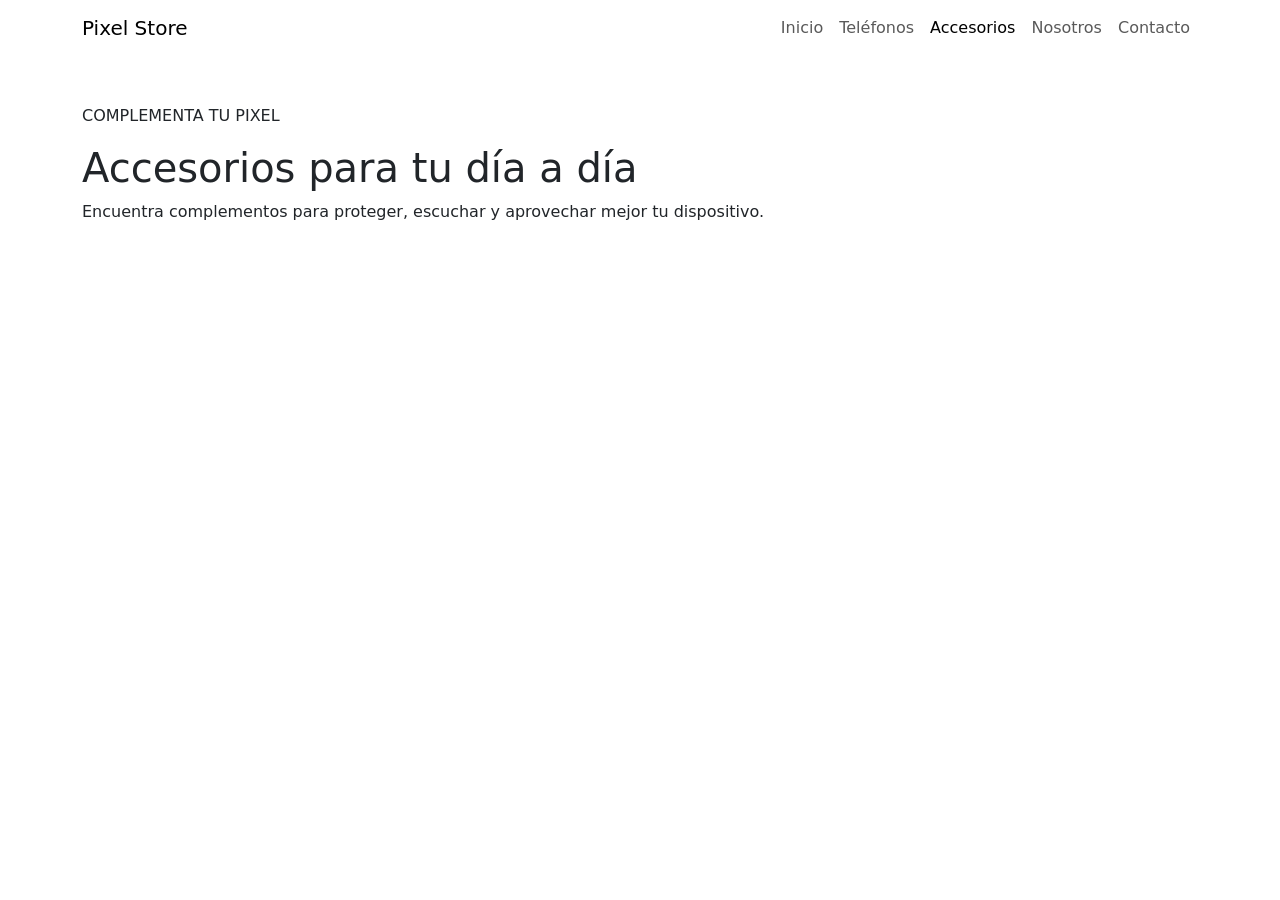
==== accesorios.html @ bba1a062 "aqui inicie con la estructura inicial de los accesorios" ====
<!DOCTYPE html>
<html lang="es">
<head>
    <meta charset="UTF-8">
    <meta name="viewport" content="width=device-width, initial-scale=1.0">
    <title>Accesorios | Pixel Store</title>
    <link href="https://cdn.jsdelivr.net/npm/bootstrap@5.3.3/dist/css/bootstrap.min.css" rel="stylesheet">
    <link rel="preconnect" href="https://fonts.googleapis.com">
    <link rel="preconnect" href="https://fonts.gstatic.com" crossorigin>
    <link href="https://fonts.googleapis.com/css2?family=DM+Sans:wght@400;500;700&family=Space+Grotesk:wght@400;500;600;700&display=swap" rel="stylesheet">
    <link rel="stylesheet" href="./css/style.css">
</head>
<body>
    <header>
        <nav class="navbar navbar-expand-lg">
            <div class="container">
                <a class="navbar-brand" href="index.html">Pixel Store</a>
                <button class="navbar-toggler" type="button"
                    data-bs-toggle="collapse" data-bs-target="#menuPrincipal"
                    aria-controls="menuPrincipal" aria-expanded="false"
                    aria-label="Abrir menú">
                    <span class="navbar-toggler-icon"></span>
                </button>
                <div class="collapse navbar-collapse" id="menuPrincipal">
                    <ul class="navbar-nav ms-auto">
                        <li class="nav-item"><a class="nav-link" href="index.html">Inicio</a></li>
                        <li class="nav-item"><a class="nav-link" href="telefonos.html">Teléfonos</a></li>
                        <li class="nav-item"><a class="nav-link active" href="accesorios.html">Accesorios</a></li>
                        <li class="nav-item"><a class="nav-link" href="nosotros.html">Nosotros</a></li>
                        <li class="nav-item"><a class="nav-link" href="contacto.html">Contacto</a></li>
                    </ul>
                </div>
            </div>
        </nav>
    </header>
    <main class="container py-5">
        <section class="page-hero">
            <p class="eyebrow">COMPLEMENTA TU PIXEL</p>
            <h1>Accesorios para tu día a día</h1>
            <p>Encuentra complementos para proteger, escuchar y aprovechar mejor tu dispositivo.</p>
        </section>
    </main>
    <script src="https://cdn.jsdelivr.net/npm/bootstrap@5.3.3/dist/js/bootstrap.bundle.min.js"></script>
    <script src="./js/script.js"></script>
</body>
</html>
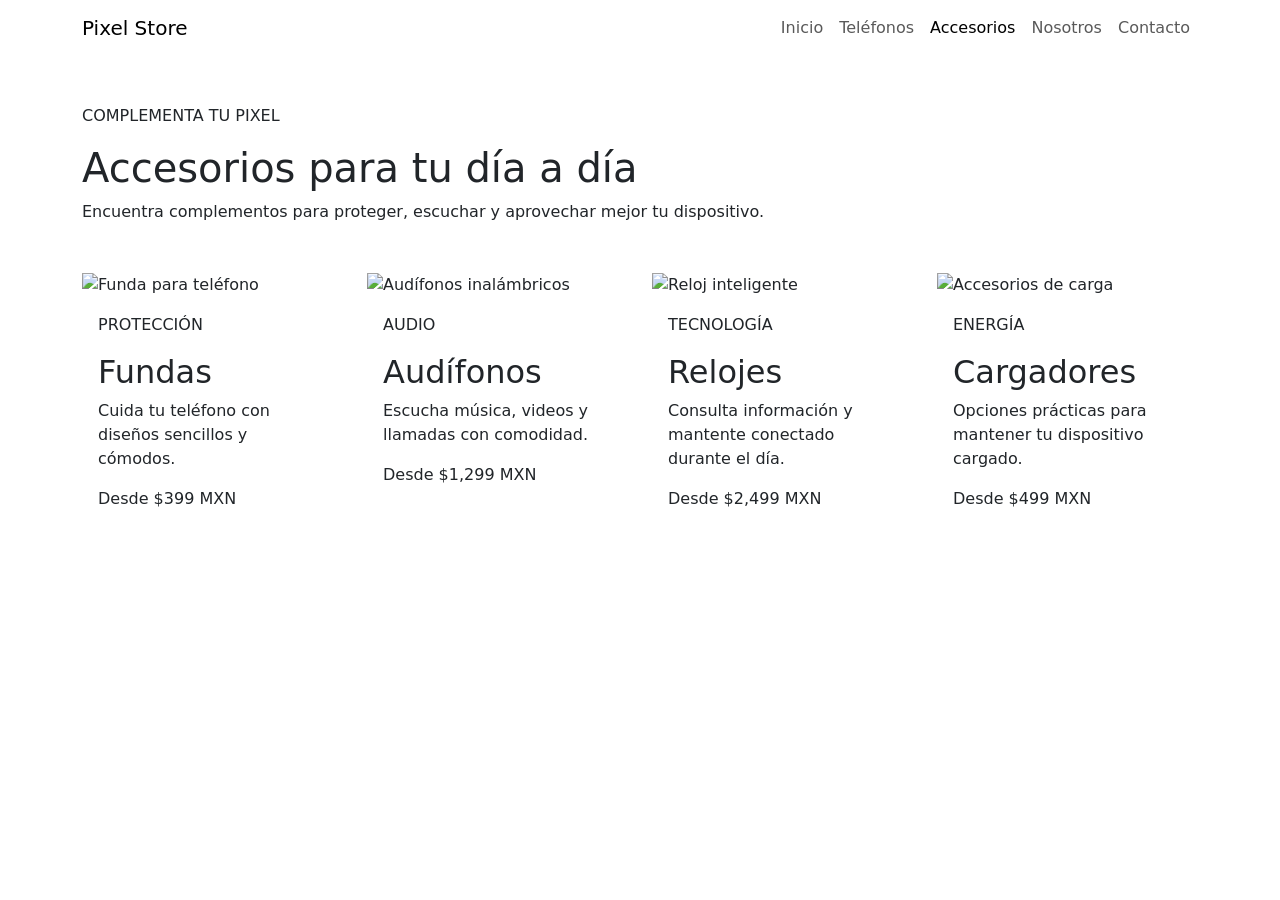
==== commit 8c8af06b: "aqui agregue las tarjetas al catalogo de accesorios" ====
--- a/accesorios.html
+++ b/accesorios.html
@@ -34,10 +34,56 @@
         </nav>
     </header>
     <main class="container py-5">
-        <section class="page-hero">
+        <section class="page-hero mb-5">
             <p class="eyebrow">COMPLEMENTA TU PIXEL</p>
             <h1>Accesorios para tu día a día</h1>
             <p>Encuentra complementos para proteger, escuchar y aprovechar mejor tu dispositivo.</p>
+        </section>
+        <section class="row g-4" aria-label="Catálogo de accesorios">
+            <div class="col-md-6 col-lg-3">
+                <article class="product-card h-100">
+                    <img class="img-fluid" src="https://images.unsplash.com/photo-1603313011101-320f26a4f6f6?auto=format&fit=crop&w=600&q=80" alt="Funda para teléfono">
+                    <div class="p-3">
+                        <p class="eyebrow">PROTECCIÓN</p>
+                        <h2>Fundas</h2>
+                        <p>Cuida tu teléfono con diseños sencillos y cómodos.</p>
+                        <span class="product-price">Desde $399 MXN</span>
+                    </div>
+                </article>
+            </div>
+            <div class="col-md-6 col-lg-3">
+                <article class="product-card h-100">
+                    <img class="img-fluid" src="https://images.unsplash.com/photo-1606220945770-b5b6c2c55bf1?auto=format&fit=crop&w=600&q=80" alt="Audífonos inalámbricos">
+                    <div class="p-3">
+                        <p class="eyebrow">AUDIO</p>
+                        <h2>Audífonos</h2>
+                        <p>Escucha música, videos y llamadas con comodidad.</p>
+                        <span class="product-price">Desde $1,299 MXN</span>
+                    </div>
+                </article>
+            </div>
+            <div class="col-md-6 col-lg-3">
+                <article class="product-card h-100">
+                    <img class="img-fluid" src="https://images.unsplash.com/photo-1523275335684-37898b6baf30?auto=format&fit=crop&w=600&q=80" alt="Reloj inteligente">
+                    <div class="p-3">
+                        <p class="eyebrow">TECNOLOGÍA</p>
+                        <h2>Relojes</h2>
+                        <p>Consulta información y mantente conectado durante el día.</p>
+                        <span class="product-price">Desde $2,499 MXN</span>
+                    </div>
+                </article>
+            </div>
+            <div class="col-md-6 col-lg-3">
+                <article class="product-card h-100">
+                    <img class="img-fluid" src="https://images.unsplash.com/photo-1583394838336-acd977736f90?auto=format&fit=crop&w=600&q=80" alt="Accesorios de carga">
+                    <div class="p-3">
+                        <p class="eyebrow">ENERGÍA</p>
+                        <h2>Cargadores</h2>
+                        <p>Opciones prácticas para mantener tu dispositivo cargado.</p>
+                        <span class="product-price">Desde $499 MXN</span>
+                    </div>
+                </article>
+            </div>
         </section>
     </main>
     <script src="https://cdn.jsdelivr.net/npm/bootstrap@5.3.3/dist/js/bootstrap.bundle.min.js"></script>
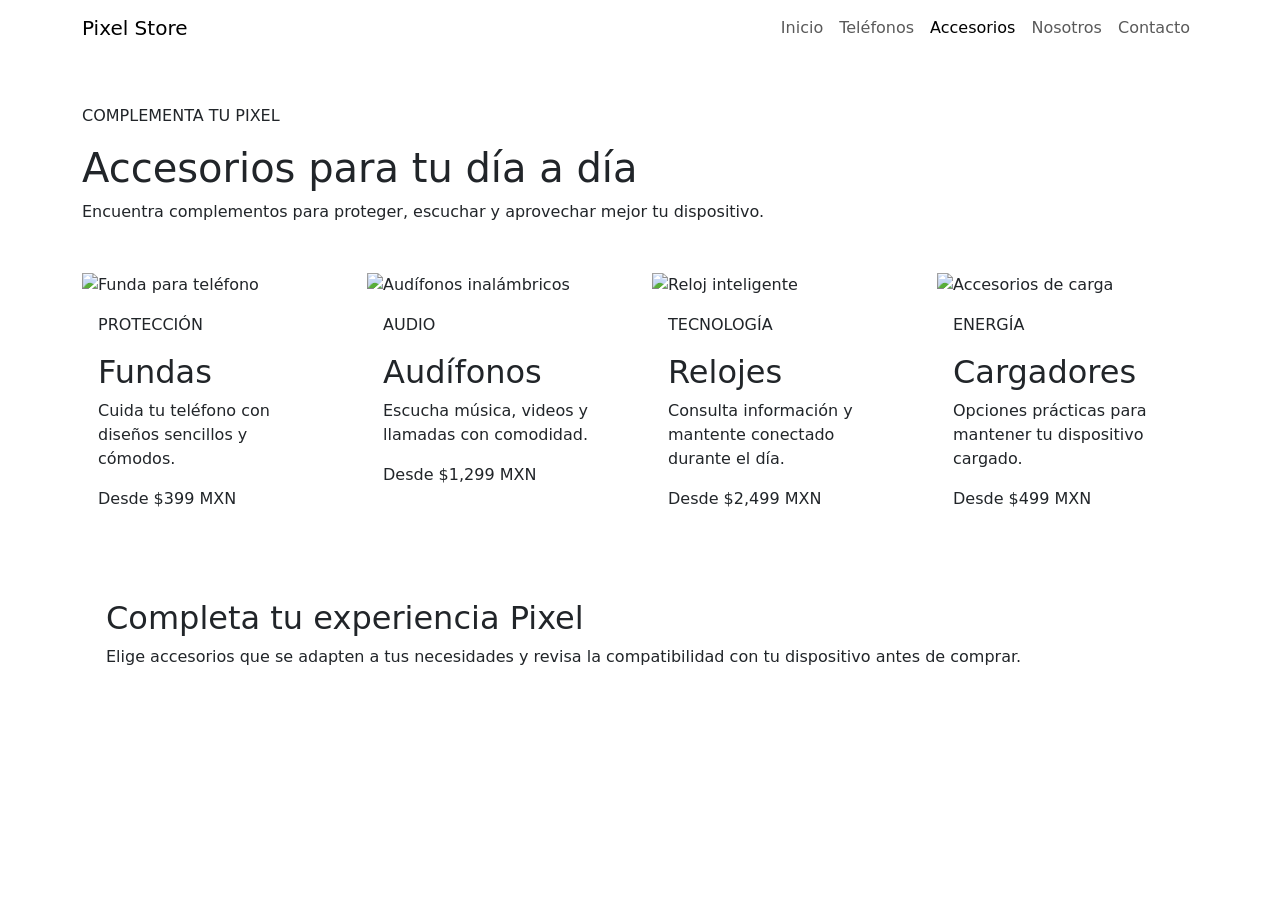
==== commit 6df52703: "aqui inclui informacion o recomendaciones" ====
--- a/accesorios.html
+++ b/accesorios.html
@@ -85,6 +85,10 @@
                 </article>
             </div>
         </section>
+        <section class="note-banner mt-5 p-4">
+            <h2>Completa tu experiencia Pixel</h2>
+            <p class="mb-0">Elige accesorios que se adapten a tus necesidades y revisa la compatibilidad con tu dispositivo antes de comprar.</p>
+        </section>
     </main>
     <script src="https://cdn.jsdelivr.net/npm/bootstrap@5.3.3/dist/js/bootstrap.bundle.min.js"></script>
     <script src="./js/script.js"></script>
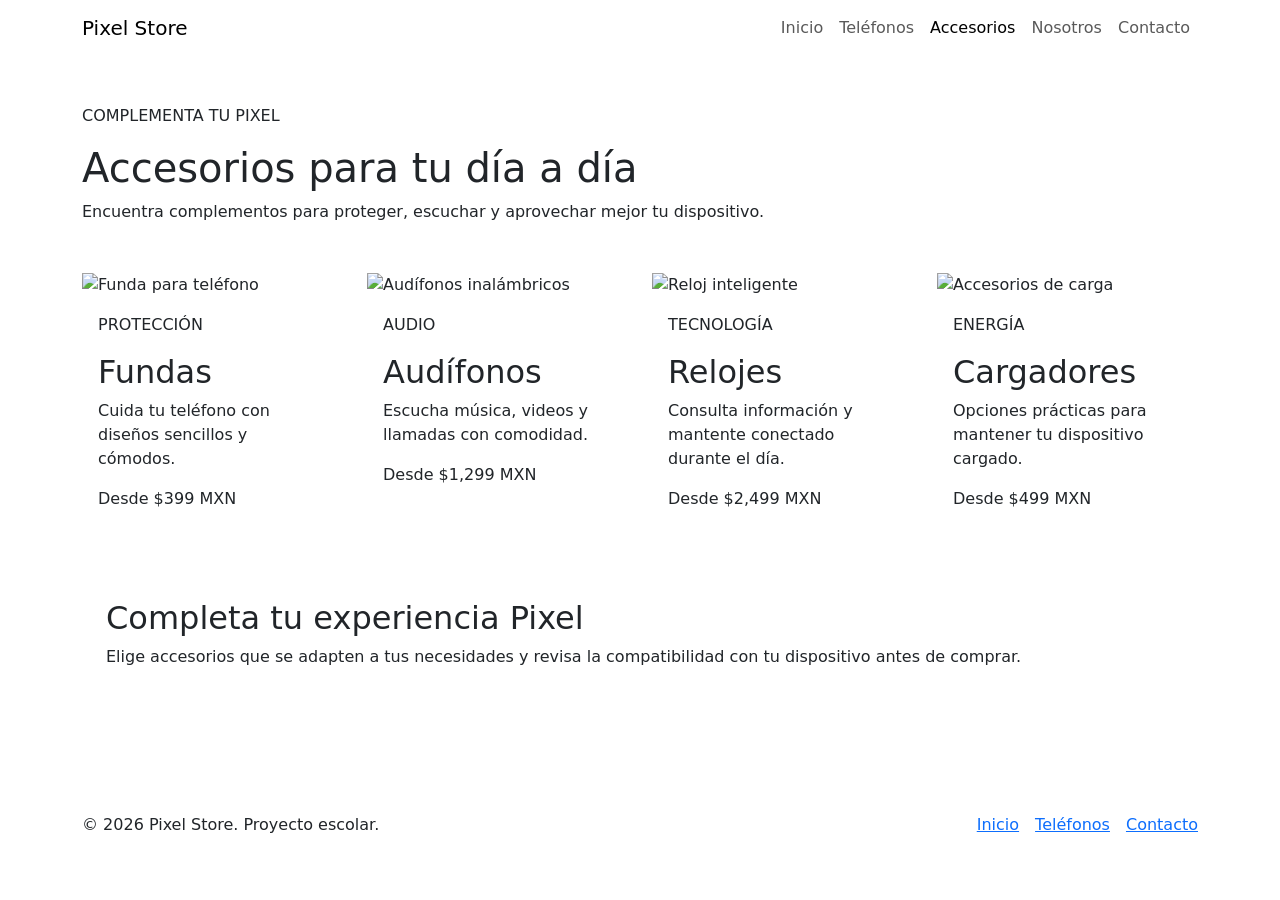
==== commit ac484978: "aqui agregue el pie de pagina" ====
--- a/accesorios.html
+++ b/accesorios.html
@@ -90,6 +90,16 @@
             <p class="mb-0">Elige accesorios que se adapten a tus necesidades y revisa la compatibilidad con tu dispositivo antes de comprar.</p>
         </section>
     </main>
+    <footer class="site-footer mt-5">
+        <div class="container py-4 d-flex flex-column flex-md-row justify-content-between gap-3">
+            <p class="mb-0">© 2026 Pixel Store. Proyecto escolar.</p>
+            <div class="d-flex gap-3">
+                <a href="index.html">Inicio</a>
+                <a href="telefonos.html">Teléfonos</a>
+                <a href="contacto.html">Contacto</a>
+            </div>
+        </div>
+    </footer>
     <script src="https://cdn.jsdelivr.net/npm/bootstrap@5.3.3/dist/js/bootstrap.bundle.min.js"></script>
     <script src="./js/script.js"></script>
 </body>
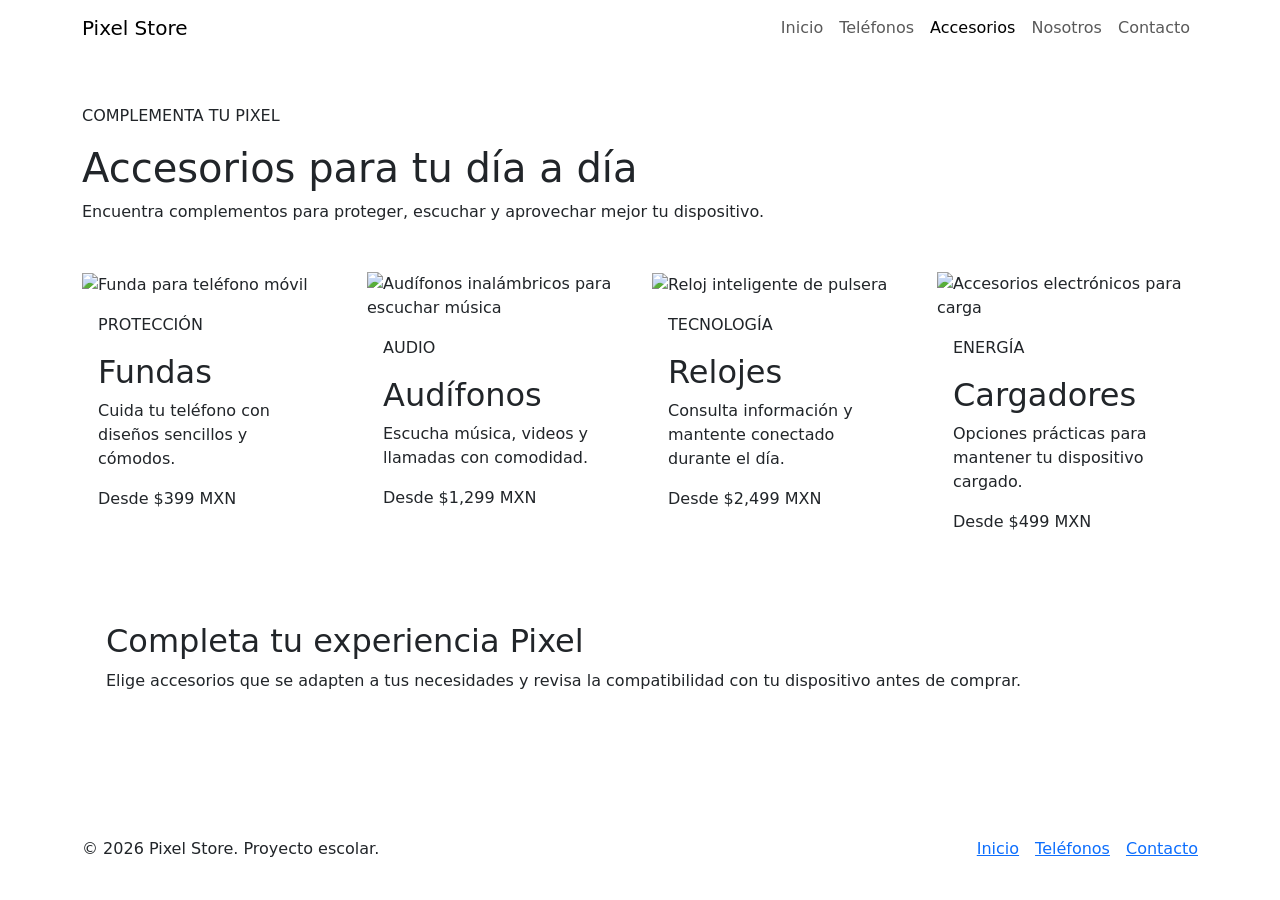
==== commit f85552e8: "aqui optimize las imagenes y se mejoro la accesibilidad" ====
--- a/accesorios.html
+++ b/accesorios.html
@@ -3,6 +3,7 @@
 <head>
     <meta charset="UTF-8">
     <meta name="viewport" content="width=device-width, initial-scale=1.0">
+    <meta name="description" content="Explora accesorios para teléfonos Pixel, como fundas, audífonos, relojes y cargadores.">
     <title>Accesorios | Pixel Store</title>
     <link href="https://cdn.jsdelivr.net/npm/bootstrap@5.3.3/dist/css/bootstrap.min.css" rel="stylesheet">
     <link rel="preconnect" href="https://fonts.googleapis.com">
@@ -12,20 +13,20 @@
 </head>
 <body>
     <header>
-        <nav class="navbar navbar-expand-lg">
+        <nav class="navbar navbar-expand-lg" aria-label="Navegación principal">
             <div class="container">
                 <a class="navbar-brand" href="index.html">Pixel Store</a>
                 <button class="navbar-toggler" type="button"
                     data-bs-toggle="collapse" data-bs-target="#menuPrincipal"
                     aria-controls="menuPrincipal" aria-expanded="false"
-                    aria-label="Abrir menú">
+                    aria-label="Abrir o cerrar menú de navegación">
                     <span class="navbar-toggler-icon"></span>
                 </button>
                 <div class="collapse navbar-collapse" id="menuPrincipal">
                     <ul class="navbar-nav ms-auto">
                         <li class="nav-item"><a class="nav-link" href="index.html">Inicio</a></li>
                         <li class="nav-item"><a class="nav-link" href="telefonos.html">Teléfonos</a></li>
-                        <li class="nav-item"><a class="nav-link active" href="accesorios.html">Accesorios</a></li>
+                        <li class="nav-item"><a class="nav-link active" aria-current="page" href="accesorios.html">Accesorios</a></li>
                         <li class="nav-item"><a class="nav-link" href="nosotros.html">Nosotros</a></li>
                         <li class="nav-item"><a class="nav-link" href="contacto.html">Contacto</a></li>
                     </ul>
@@ -34,15 +35,15 @@
         </nav>
     </header>
     <main class="container py-5">
-        <section class="page-hero mb-5">
+        <section class="page-hero mb-5" aria-labelledby="tituloPagina">
             <p class="eyebrow">COMPLEMENTA TU PIXEL</p>
-            <h1>Accesorios para tu día a día</h1>
+            <h1 id="tituloPagina">Accesorios para tu día a día</h1>
             <p>Encuentra complementos para proteger, escuchar y aprovechar mejor tu dispositivo.</p>
         </section>
         <section class="row g-4" aria-label="Catálogo de accesorios">
             <div class="col-md-6 col-lg-3">
                 <article class="product-card h-100">
-                    <img class="img-fluid" src="https://images.unsplash.com/photo-1603313011101-320f26a4f6f6?auto=format&fit=crop&w=600&q=80" alt="Funda para teléfono">
+                    <img class="img-fluid" loading="lazy" src="https://images.unsplash.com/photo-1603313011101-320f26a4f6f6?auto=format&fit=crop&w=600&q=80" alt="Funda para teléfono móvil">
                     <div class="p-3">
                         <p class="eyebrow">PROTECCIÓN</p>
                         <h2>Fundas</h2>
@@ -53,7 +54,7 @@
             </div>
             <div class="col-md-6 col-lg-3">
                 <article class="product-card h-100">
-                    <img class="img-fluid" src="https://images.unsplash.com/photo-1606220945770-b5b6c2c55bf1?auto=format&fit=crop&w=600&q=80" alt="Audífonos inalámbricos">
+                    <img class="img-fluid" loading="lazy" src="https://images.unsplash.com/photo-1606220945770-b5b6c2c55bf1?auto=format&fit=crop&w=600&q=80" alt="Audífonos inalámbricos para escuchar música">
                     <div class="p-3">
                         <p class="eyebrow">AUDIO</p>
                         <h2>Audífonos</h2>
@@ -64,7 +65,7 @@
             </div>
             <div class="col-md-6 col-lg-3">
                 <article class="product-card h-100">
-                    <img class="img-fluid" src="https://images.unsplash.com/photo-1523275335684-37898b6baf30?auto=format&fit=crop&w=600&q=80" alt="Reloj inteligente">
+                    <img class="img-fluid" loading="lazy" src="https://images.unsplash.com/photo-1523275335684-37898b6baf30?auto=format&fit=crop&w=600&q=80" alt="Reloj inteligente de pulsera">
                     <div class="p-3">
                         <p class="eyebrow">TECNOLOGÍA</p>
                         <h2>Relojes</h2>
@@ -75,7 +76,7 @@
             </div>
             <div class="col-md-6 col-lg-3">
                 <article class="product-card h-100">
-                    <img class="img-fluid" src="https://images.unsplash.com/photo-1583394838336-acd977736f90?auto=format&fit=crop&w=600&q=80" alt="Accesorios de carga">
+                    <img class="img-fluid" loading="lazy" src="https://images.unsplash.com/photo-1583394838336-acd977736f90?auto=format&fit=crop&w=600&q=80" alt="Accesorios electrónicos para carga">
                     <div class="p-3">
                         <p class="eyebrow">ENERGÍA</p>
                         <h2>Cargadores</h2>
@@ -85,19 +86,19 @@
                 </article>
             </div>
         </section>
-        <section class="note-banner mt-5 p-4">
-            <h2>Completa tu experiencia Pixel</h2>
+        <section class="note-banner mt-5 p-4" aria-labelledby="tituloConsejo">
+            <h2 id="tituloConsejo">Completa tu experiencia Pixel</h2>
             <p class="mb-0">Elige accesorios que se adapten a tus necesidades y revisa la compatibilidad con tu dispositivo antes de comprar.</p>
         </section>
     </main>
     <footer class="site-footer mt-5">
         <div class="container py-4 d-flex flex-column flex-md-row justify-content-between gap-3">
             <p class="mb-0">© 2026 Pixel Store. Proyecto escolar.</p>
-            <div class="d-flex gap-3">
+            <nav class="d-flex gap-3" aria-label="Navegación del pie de página">
                 <a href="index.html">Inicio</a>
                 <a href="telefonos.html">Teléfonos</a>
                 <a href="contacto.html">Contacto</a>
-            </div>
+            </nav>
         </div>
     </footer>
     <script src="https://cdn.jsdelivr.net/npm/bootstrap@5.3.3/dist/js/bootstrap.bundle.min.js"></script>
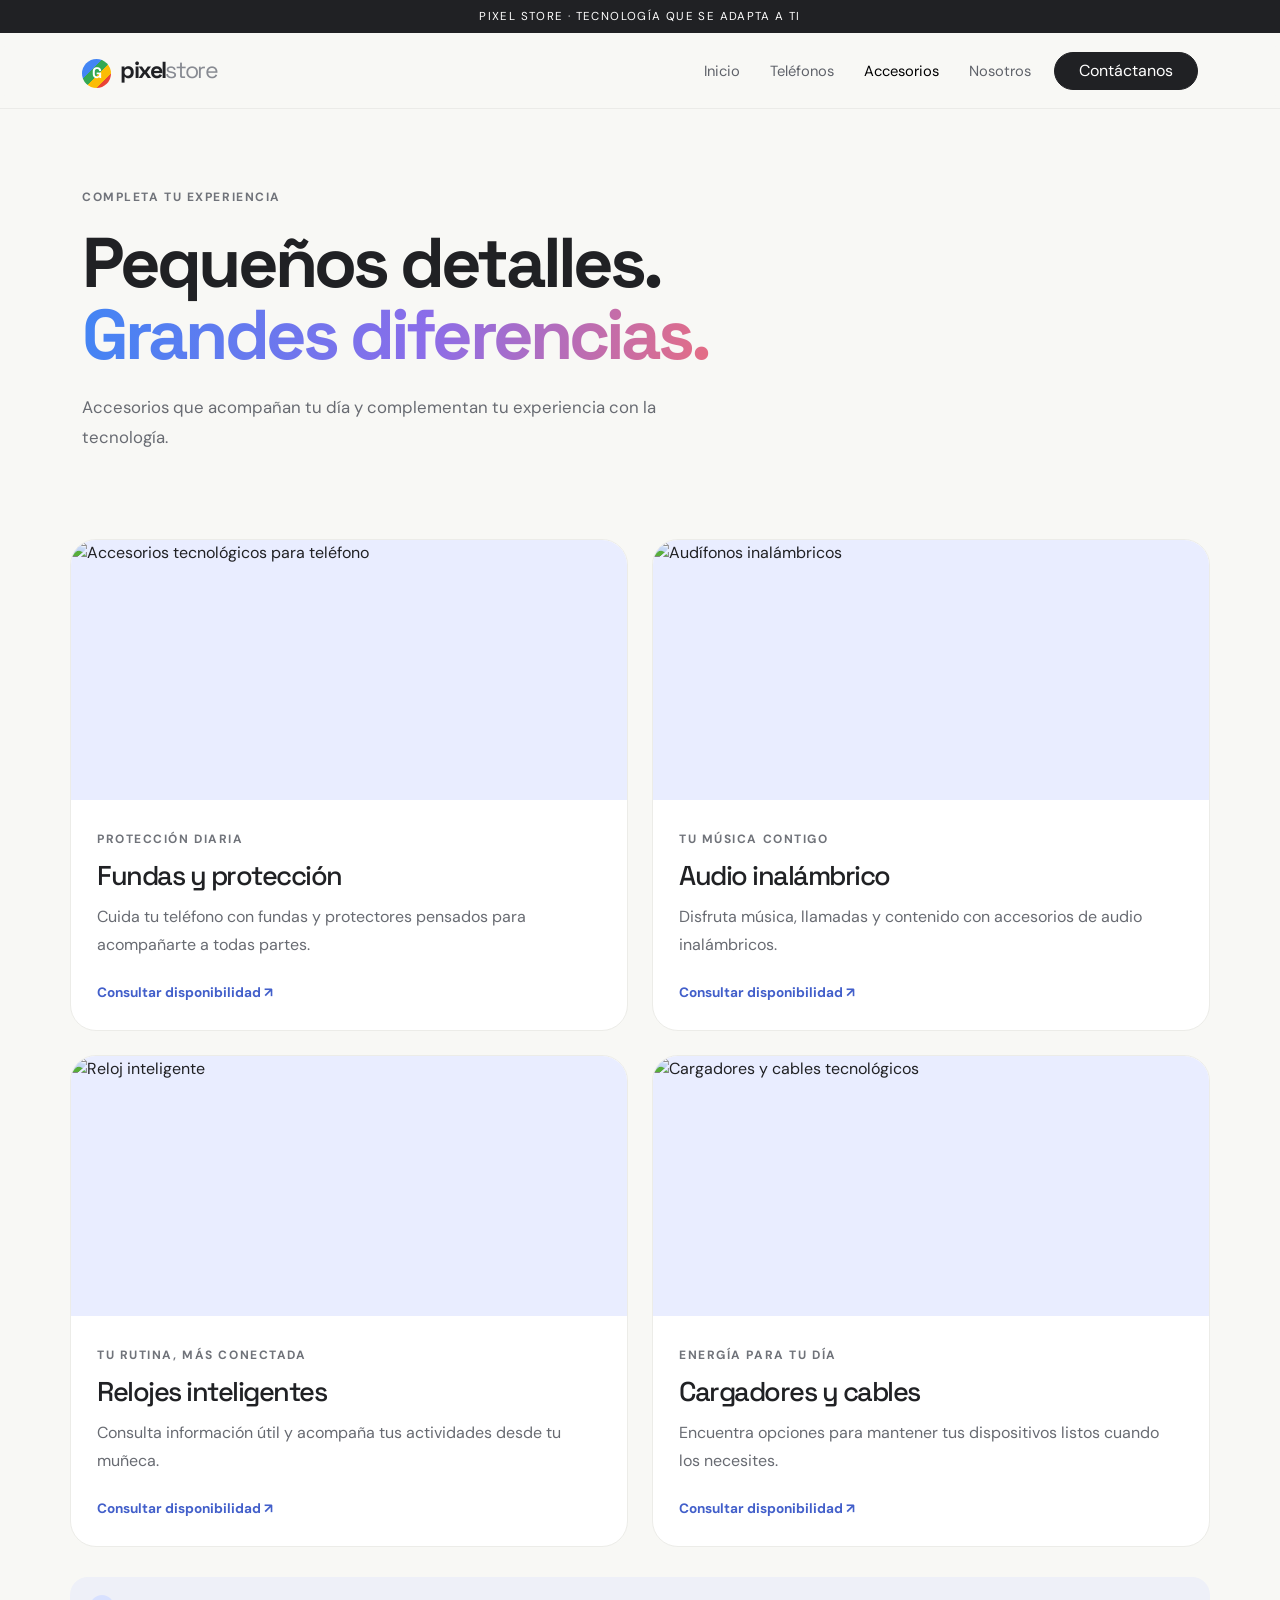
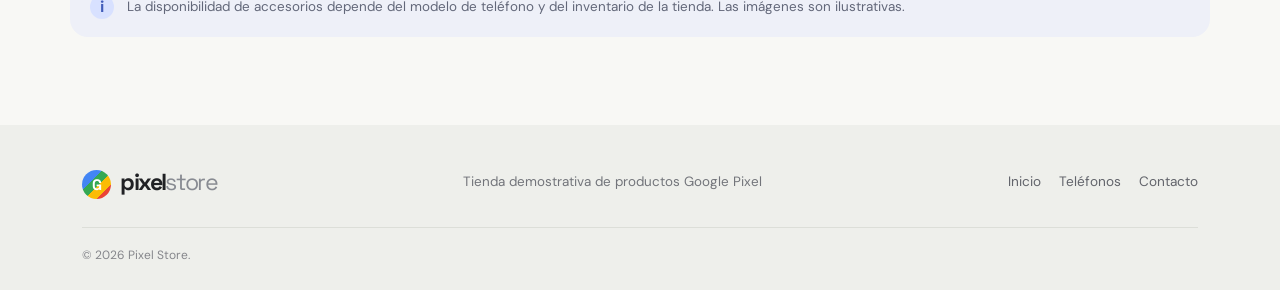
==== commit a48b9bcf: "fin" ====
--- a/accesorios.html
+++ b/accesorios.html
@@ -1,107 +1,32 @@
 <!DOCTYPE html>
 <html lang="es">
 <head>
-    <meta charset="UTF-8">
-    <meta name="viewport" content="width=device-width, initial-scale=1.0">
-    <meta name="description" content="Explora accesorios para teléfonos Pixel, como fundas, audífonos, relojes y cargadores.">
-    <title>Accesorios | Pixel Store</title>
+    <meta charset="UTF-8"><meta name="viewport" content="width=device-width, initial-scale=1.0">
+    <title>Pixel Store | Accesorios</title>
     <link href="https://cdn.jsdelivr.net/npm/bootstrap@5.3.3/dist/css/bootstrap.min.css" rel="stylesheet">
-    <link rel="preconnect" href="https://fonts.googleapis.com">
-    <link rel="preconnect" href="https://fonts.gstatic.com" crossorigin>
-    <link href="https://fonts.googleapis.com/css2?family=DM+Sans:wght@400;500;700&family=Space+Grotesk:wght@400;500;600;700&display=swap" rel="stylesheet">
-    <link rel="stylesheet" href="./css/style.css">
+    <link href="https://fonts.googleapis.com/css2?family=DM+Sans:wght@400;500;700&family=Space+Grotesk:wght@500;600;700&display=swap" rel="stylesheet"><link rel="stylesheet" href="style.css">
 </head>
 <body>
-    <header>
-        <nav class="navbar navbar-expand-lg" aria-label="Navegación principal">
-            <div class="container">
-                <a class="navbar-brand" href="index.html">Pixel Store</a>
-                <button class="navbar-toggler" type="button"
-                    data-bs-toggle="collapse" data-bs-target="#menuPrincipal"
-                    aria-controls="menuPrincipal" aria-expanded="false"
-                    aria-label="Abrir o cerrar menú de navegación">
-                    <span class="navbar-toggler-icon"></span>
-                </button>
-                <div class="collapse navbar-collapse" id="menuPrincipal">
-                    <ul class="navbar-nav ms-auto">
-                        <li class="nav-item"><a class="nav-link" href="index.html">Inicio</a></li>
-                        <li class="nav-item"><a class="nav-link" href="telefonos.html">Teléfonos</a></li>
-                        <li class="nav-item"><a class="nav-link active" aria-current="page" href="accesorios.html">Accesorios</a></li>
-                        <li class="nav-item"><a class="nav-link" href="nosotros.html">Nosotros</a></li>
-                        <li class="nav-item"><a class="nav-link" href="contacto.html">Contacto</a></li>
-                    </ul>
-                </div>
-            </div>
-        </nav>
-    </header>
-    <main class="container py-5">
-        <section class="page-hero mb-5" aria-labelledby="tituloPagina">
-            <p class="eyebrow">COMPLEMENTA TU PIXEL</p>
-            <h1 id="tituloPagina">Accesorios para tu día a día</h1>
-            <p>Encuentra complementos para proteger, escuchar y aprovechar mejor tu dispositivo.</p>
-        </section>
-        <section class="row g-4" aria-label="Catálogo de accesorios">
-            <div class="col-md-6 col-lg-3">
-                <article class="product-card h-100">
-                    <img class="img-fluid" loading="lazy" src="https://images.unsplash.com/photo-1603313011101-320f26a4f6f6?auto=format&fit=crop&w=600&q=80" alt="Funda para teléfono móvil">
-                    <div class="p-3">
-                        <p class="eyebrow">PROTECCIÓN</p>
-                        <h2>Fundas</h2>
-                        <p>Cuida tu teléfono con diseños sencillos y cómodos.</p>
-                        <span class="product-price">Desde $399 MXN</span>
-                    </div>
-                </article>
-            </div>
-            <div class="col-md-6 col-lg-3">
-                <article class="product-card h-100">
-                    <img class="img-fluid" loading="lazy" src="https://images.unsplash.com/photo-1606220945770-b5b6c2c55bf1?auto=format&fit=crop&w=600&q=80" alt="Audífonos inalámbricos para escuchar música">
-                    <div class="p-3">
-                        <p class="eyebrow">AUDIO</p>
-                        <h2>Audífonos</h2>
-                        <p>Escucha música, videos y llamadas con comodidad.</p>
-                        <span class="product-price">Desde $1,299 MXN</span>
-                    </div>
-                </article>
-            </div>
-            <div class="col-md-6 col-lg-3">
-                <article class="product-card h-100">
-                    <img class="img-fluid" loading="lazy" src="https://images.unsplash.com/photo-1523275335684-37898b6baf30?auto=format&fit=crop&w=600&q=80" alt="Reloj inteligente de pulsera">
-                    <div class="p-3">
-                        <p class="eyebrow">TECNOLOGÍA</p>
-                        <h2>Relojes</h2>
-                        <p>Consulta información y mantente conectado durante el día.</p>
-                        <span class="product-price">Desde $2,499 MXN</span>
-                    </div>
-                </article>
-            </div>
-            <div class="col-md-6 col-lg-3">
-                <article class="product-card h-100">
-                    <img class="img-fluid" loading="lazy" src="https://images.unsplash.com/photo-1583394838336-acd977736f90?auto=format&fit=crop&w=600&q=80" alt="Accesorios electrónicos para carga">
-                    <div class="p-3">
-                        <p class="eyebrow">ENERGÍA</p>
-                        <h2>Cargadores</h2>
-                        <p>Opciones prácticas para mantener tu dispositivo cargado.</p>
-                        <span class="product-price">Desde $499 MXN</span>
-                    </div>
-                </article>
-            </div>
-        </section>
-        <section class="note-banner mt-5 p-4" aria-labelledby="tituloConsejo">
-            <h2 id="tituloConsejo">Completa tu experiencia Pixel</h2>
-            <p class="mb-0">Elige accesorios que se adapten a tus necesidades y revisa la compatibilidad con tu dispositivo antes de comprar.</p>
-        </section>
-    </main>
-    <footer class="site-footer mt-5">
-        <div class="container py-4 d-flex flex-column flex-md-row justify-content-between gap-3">
-            <p class="mb-0">© 2026 Pixel Store. Proyecto escolar.</p>
-            <nav class="d-flex gap-3" aria-label="Navegación del pie de página">
-                <a href="index.html">Inicio</a>
-                <a href="telefonos.html">Teléfonos</a>
-                <a href="contacto.html">Contacto</a>
-            </nav>
+    <div class="announcement">PIXEL STORE · Tecnología que se adapta a ti</div>
+    <header class="site-header"><nav class="navbar navbar-expand-lg"><div class="container">
+        <a class="navbar-brand brand" href="index.html"><span class="brand-mark">G</span> pixel<span class="brand-light">store</span></a>
+        <button class="navbar-toggler" type="button" data-bs-toggle="collapse" data-bs-target="#menuPrincipal" aria-controls="menuPrincipal" aria-expanded="false" aria-label="Abrir menú"><span class="navbar-toggler-icon"></span></button>
+        <div class="collapse navbar-collapse" id="menuPrincipal"><ul class="navbar-nav ms-auto align-items-lg-center">
+            <li class="nav-item"><a class="nav-link" href="index.html">Inicio</a></li><li class="nav-item"><a class="nav-link" href="telefonos.html">Teléfonos</a></li><li class="nav-item"><a class="nav-link active" href="accesorios.html">Accesorios</a></li><li class="nav-item"><a class="nav-link" href="nosotros.html">Nosotros</a></li><li class="nav-item ms-lg-2"><a class="btn btn-dark rounded-pill px-4" href="contacto.html">Contáctanos</a></li>
+        </ul></div>
+    </div></nav></header>
+
+    <div class="page-hero"><div class="container reveal"><span class="eyebrow">Completa tu experiencia</span><h1>Pequeños detalles.<br><span class="gradient-text">Grandes diferencias.</span></h1><p>Accesorios que acompañan tu día y complementan tu experiencia con la tecnología.</p></div></div>
+    <div class="container section-pad pt-3">
+        <div class="row g-4">
+            <div class="col-md-6 reveal"><div class="accessory-card"><div class="accessory-photo photo-case"><img src="https://images.unsplash.com/photo-1601593346740-925612772716?auto=format&fit=crop&w=900&q=85" alt="Accesorios tecnológicos para teléfono" loading="lazy"></div><div class="accessory-copy"><span class="eyebrow">Protección diaria</span><h2>Fundas y protección</h2><p>Cuida tu teléfono con fundas y protectores pensados para acompañarte a todas partes.</p><a href="contacto.html" class="text-link">Consultar disponibilidad ↗</a></div></div></div>
+            <div class="col-md-6 reveal"><div class="accessory-card"><div class="accessory-photo photo-audio"><img src="https://images.unsplash.com/photo-1606220945770-b5b6c2c55bf1?auto=format&fit=crop&w=900&q=85" alt="Audífonos inalámbricos" loading="lazy"></div><div class="accessory-copy"><span class="eyebrow">Tu música contigo</span><h2>Audio inalámbrico</h2><p>Disfruta música, llamadas y contenido con accesorios de audio inalámbricos.</p><a href="contacto.html" class="text-link">Consultar disponibilidad ↗</a></div></div></div>
+            <div class="col-md-6 reveal"><div class="accessory-card"><div class="accessory-photo photo-watch"><img src="https://images.unsplash.com/photo-1546868871-7041f2a55e12?auto=format&fit=crop&w=900&q=85" alt="Reloj inteligente" loading="lazy"></div><div class="accessory-copy"><span class="eyebrow">Tu rutina, más conectada</span><h2>Relojes inteligentes</h2><p>Consulta información útil y acompaña tus actividades desde tu muñeca.</p><a href="contacto.html" class="text-link">Consultar disponibilidad ↗</a></div></div></div>
+            <div class="col-md-6 reveal"><div class="accessory-card"><div class="accessory-photo photo-charge"><img src="https://images.unsplash.com/photo-1583863788434-e58a36330cf0?auto=format&fit=crop&w=900&q=85" alt="Cargadores y cables tecnológicos" loading="lazy"></div><div class="accessory-copy"><span class="eyebrow">Energía para tu día</span><h2>Cargadores y cables</h2><p>Encuentra opciones para mantener tus dispositivos listos cuando los necesites.</p><a href="contacto.html" class="text-link">Consultar disponibilidad ↗</a></div></div></div>
         </div>
-    </footer>
-    <script src="https://cdn.jsdelivr.net/npm/bootstrap@5.3.3/dist/js/bootstrap.bundle.min.js"></script>
-    <script src="./js/script.js"></script>
+        <div class="note-banner reveal"><span class="note-symbol">i</span><p>La disponibilidad de accesorios depende del modelo de teléfono y del inventario de la tienda. Las imágenes son ilustrativas.</p></div>
+    </div>
+    <footer class="site-footer"><div class="container footer-inner"><a class="navbar-brand brand" href="index.html"><span class="brand-mark">G</span> pixel<span class="brand-light">store</span></a><p>Tienda demostrativa de productos Google Pixel</p><div class="footer-links"><a href="index.html">Inicio</a><a href="telefonos.html">Teléfonos</a><a href="contacto.html">Contacto</a></div><small>© 2026 Pixel Store.</small></div></footer>
+    <script src="https://cdn.jsdelivr.net/npm/bootstrap@5.3.3/dist/js/bootstrap.bundle.min.js"></script><script src="script.js"></script>
 </body>
-</html>
+</html>
--- a/style.css
+++ b/style.css
@@ -0,0 +1,211 @@
+:root {
+    --ink: #202124;
+    --muted: #686b72;
+    --paper: #f8f8f5;
+    --white: #ffffff;
+    --line: #e7e7e2;
+    --blue: #dfe8ff;
+    --mint: #dff4e8;
+    --peach: #ffe8dc;
+    --lilac: #eee5ff;
+    --accent: #5576e8;
+    --radius: 26px;
+    --shadow: 0 18px 50px rgba(32, 33, 36, 0.08);
+}
+* { box-sizing: border-box; }
+html { scroll-behavior: smooth; }
+body { margin: 0; background: var(--paper); color: var(--ink); font-family: "DM Sans", sans-serif; overflow-x: hidden; }
+a { text-decoration: none; }
+.announcement { background: var(--ink); color: #fff; text-align: center; padding: 8px 12px; font-size: .72rem; letter-spacing: .12em; text-transform: uppercase; }
+.site-header { background: rgba(248,248,245,.9); position: sticky; top: 0; z-index: 1000; backdrop-filter: blur(16px); border-bottom: 1px solid rgba(32,33,36,.06); }
+.navbar { padding: 15px 0; }
+.brand { font-family: "Space Grotesk", sans-serif; font-size: 1.45rem; font-weight: 700; letter-spacing: -.07em; color: var(--ink); }
+.brand:hover { color: var(--ink); }
+.brand-mark { display: inline-grid; place-items: center; width: 29px; height: 29px; margin-right: 5px; border-radius: 50%; color: white; background: linear-gradient(135deg,#4285f4 0 35%,#34a853 35% 55%,#fbbc05 55% 75%,#ea4335 75%); font-size: .95rem; letter-spacing: 0; }
+.brand-light { font-weight: 400; color: #888b92; }
+.nav-link { color: #60636a; font-size: .92rem; margin: 0 7px; transition: color .25s ease; }
+.nav-link:hover, .nav-link.active { color: var(--ink); }
+.btn-dark { background: var(--ink); border-color: var(--ink); transition: transform .25s ease, box-shadow .25s ease, background .25s ease; }
+.btn-dark:hover { background: #3b3d42; border-color: #3b3d42; transform: translateY(-2px); box-shadow: 0 10px 22px #20212422; }
+.btn-outline-dark { transition: transform .25s ease, background .25s ease; }
+.btn-outline-dark:hover { transform: translateY(-2px); }
+.hero { padding: 76px 0 84px; overflow: hidden; }
+.eyebrow { display: inline-flex; align-items: center; gap: 8px; color: #70737a; font-size: .75rem; font-weight: 700; letter-spacing: .13em; text-transform: uppercase; }
+.eyebrow-dot, .status-dot { display: inline-block; width: 8px; height: 8px; border-radius: 50%; background: #34a853; box-shadow: 0 0 0 4px #34a85320; }
+h1, h2, h3 { font-family: "Space Grotesk", sans-serif; letter-spacing: -.055em; }
+.hero h1 { font-size: clamp(3.2rem, 6vw, 5.7rem); line-height: .99; font-weight: 700; margin: 22px 0; }
+.gradient-text { color: #5576e8; background: linear-gradient(100deg,#4285f4,#8b6de9 55%,#e56d84); -webkit-background-clip: text; background-clip: text; -webkit-text-fill-color: transparent; }
+.hero-text { max-width: 510px; color: var(--muted); font-size: 1.08rem; line-height: 1.8; }
+.hero-proof { display: flex; align-items: center; gap: 12px; margin-top: 36px; }
+.proof-icon { display: grid; place-items: center; width: 43px; height: 43px; border-radius: 15px; background: #e7ecff; color: #5576e8; font-size: 1.4rem; }
+.hero-proof strong, .hero-proof small { display: block; }
+.hero-proof strong { font-size: .9rem; }
+.hero-proof small { margin-top: 3px; color: var(--muted); }
+.hero-visual { position: relative; min-height: 510px; display: grid; place-items: center; isolation: isolate; }
+.hero-visual::before { content: ""; position: absolute; z-index: -2; width: min(100%, 480px); aspect-ratio: 1; border-radius: 42% 58% 55% 45% / 44% 42% 58% 56%; background: linear-gradient(140deg,#dce8ff,#e9e0ff 55%,#fbe7dc); animation: morph 9s ease-in-out infinite alternate; }
+.orb { position: absolute; z-index: -1; border-radius: 50%; filter: blur(1px); }
+.orb-one { width: 65px; height: 65px; background: #c3e9d3; top: 9%; left: 13%; animation: float 5s ease-in-out infinite; }
+.orb-two { width: 34px; height: 34px; background: #ffd8c7; bottom: 16%; right: 8%; animation: float 4s ease-in-out infinite reverse; }
+.hero-phone { width: min(70%, 340px); height: 425px; object-fit: cover; object-position: center; border-radius: 38px; transform: rotate(7deg); box-shadow: 0 35px 80px #252b4930; animation: phoneFloat 6s ease-in-out infinite; transition: transform .5s ease; }
+.hero-phone:hover { transform: rotate(0deg) scale(1.04); }
+.floating-tag { position: absolute; z-index: 2; padding: 12px 16px; border: 1px solid #ffffffa8; border-radius: 15px; background: #ffffffdc; box-shadow: 0 12px 30px #24242412; font-size: .82rem; font-weight: 700; backdrop-filter: blur(12px); animation: float 5s ease-in-out infinite; }
+.tag-top { top: 17%; right: 0; }
+.tag-bottom { bottom: 16%; left: 0; animation-delay: -2s; }
+.visual-caption { position: absolute; bottom: 3%; right: 4%; color: #7d7e8b; font-size: .65rem; font-weight: 700; letter-spacing: .25em; }
+.ticker { overflow: hidden; padding: 17px 0; background: #e8edff; color: #4c5b91; }
+.ticker-track { display: flex; width: max-content; gap: 48px; animation: ticker 28s linear infinite; font-size: .76rem; font-weight: 700; letter-spacing: .13em; }
+.section-pad { padding: 88px 0; }
+.section-heading { display: flex; align-items: end; justify-content: space-between; gap: 30px; margin-bottom: 35px; }
+.section-heading h2 { font-size: clamp(2.2rem, 4vw, 3.7rem); font-weight: 700; margin: 13px 0 0; line-height: 1.08; }
+.muted-heading { color: #a0a1a6; }
+.section-heading > p { max-width: 350px; color: var(--muted); line-height: 1.8; margin-bottom: 5px; }
+.feature-card { min-height: 265px; height: 100%; border-radius: var(--radius); padding: 28px; position: relative; overflow: hidden; transition: transform .35s ease, box-shadow .35s ease; }
+.feature-card:hover { transform: translateY(-8px); box-shadow: var(--shadow); }
+.feature-lilac { background: var(--lilac); }
+.feature-mint { background: var(--mint); }
+.feature-peach { background: var(--peach); }
+.feature-icon { display: grid; place-items: center; width: 48px; height: 48px; border-radius: 16px; background: #ffffffa6; font-size: 1.5rem; margin-bottom: 30px; }
+.feature-card h3 { font-size: 1.45rem; font-weight: 700; }
+.feature-card p { color: #62636a; max-width: 300px; line-height: 1.7; font-size: .95rem; }
+.card-arrow { position: absolute; right: 25px; bottom: 22px; font-size: 1.2rem; }
+.spotlight { padding: 0 0 90px; }
+.spotlight-box { display: flex; min-height: 390px; background: #202124; color: white; border-radius: 32px; overflow: hidden; }
+.spotlight-copy { flex: 1; padding: clamp(30px, 6vw, 70px); align-self: center; }
+.spotlight-copy .eyebrow { color: #b8c6ff; }
+.spotlight-copy h2 { font-size: clamp(2.4rem, 4.4vw, 4.2rem); line-height: 1.04; margin: 20px 0; }
+.spotlight-copy p { color: #c2c3c8; max-width: 420px; line-height: 1.8; margin-bottom: 25px; }
+.spotlight-art { position: relative; flex: .85; min-height: 340px; display: grid; place-items: center; overflow: hidden; }
+.spotlight-circle { position: absolute; width: 370px; height: 370px; border-radius: 50%; background: linear-gradient(140deg,#c7d7ff,#b8e9d3); }
+.spotlight-art img { position: relative; width: 55%; height: 300px; object-fit: cover; border-radius: 30px; transform: rotate(9deg); box-shadow: 0 25px 60px #0005; transition: transform .5s ease; }
+.spotlight-box:hover .spotlight-art img { transform: rotate(0) scale(1.04); }
+.site-footer { background: #eeefeb; padding: 40px 0 26px; }
+.footer-inner { display: flex; align-items: center; justify-content: space-between; gap: 20px; flex-wrap: wrap; }
+.footer-inner p { color: #72747a; font-size: .84rem; margin: 0; }
+.footer-links { display: flex; gap: 18px; font-size: .85rem; }
+.footer-links a { color: #62646b; }
+.footer-links a:hover { color: var(--ink); }
+.footer-inner small { flex-basis: 100%; color: #85868b; font-size: .75rem; border-top: 1px solid #dcded8; padding-top: 18px; margin-top: 8px; }
+.page-hero { padding: 75px 0 55px; }
+.page-hero h1 { font-size: clamp(2.8rem, 5.5vw, 5rem); line-height: 1.02; font-weight: 700; margin: 20px 0; }
+.page-hero p { color: var(--muted); max-width: 650px; font-size: 1.05rem; line-height: 1.8; }
+.catalog-toolbar { display: flex; justify-content: space-between; align-items: end; gap: 25px; margin-bottom: 30px; }
+.catalog-toolbar h2 { font-size: 2.4rem; margin: 8px 0 0; }
+.filter-pills { display: flex; flex-wrap: wrap; gap: 8px; }
+.filter-btn { border: 1px solid #d9dad5; background: transparent; color: #5f6269; padding: 9px 16px; border-radius: 100px; font: inherit; font-size: .84rem; transition: all .25s ease; }
+.filter-btn:hover, .filter-btn.active { background: var(--ink); border-color: var(--ink); color: white; }
+.product-card { height: 100%; background: white; border: 1px solid #ecece8; border-radius: 25px; overflow: hidden; transition: transform .35s ease, box-shadow .35s ease; }
+.product-card:hover { transform: translateY(-8px); box-shadow: var(--shadow); }
+.product-image { height: 290px; position: relative; display: grid; place-items: center; overflow: hidden; }
+.product-image-lilac { background: #eee5ff; }
+.product-image-mint { background: #dff4e8; }
+.product-image-peach { background: #ffe8dc; }
+.product-image img { width: 57%; height: 225px; object-fit: cover; border-radius: 25px; box-shadow: 0 20px 40px #20212420; transform: rotate(5deg); transition: transform .5s ease; }
+.product-card:hover .product-image img { transform: rotate(0) scale(1.07); }
+.product-badge { position: absolute; top: 17px; left: 17px; z-index: 2; background: #ffffffd9; padding: 7px 11px; border-radius: 50px; font-size: .7rem; font-weight: 700; }
+.quick-view { position: absolute; bottom: 16px; right: 16px; border: 0; border-radius: 100px; background: #202124; color: white; padding: 9px 13px; font-size: .78rem; transform: translateY(60px); opacity: 0; transition: all .3s ease; }
+.product-card:hover .quick-view, .quick-view:focus { transform: translateY(0); opacity: 1; }
+.product-info { padding: 23px; }
+.product-type { color: #85878d; font-size: .68rem; letter-spacing: .13em; font-weight: 700; }
+.product-info h3 { font-size: 1.45rem; font-weight: 700; margin: 10px 0; }
+.product-info p { min-height: 74px; color: var(--muted); font-size: .9rem; line-height: 1.7; }
+.product-bottom { display: flex; justify-content: space-between; align-items: center; gap: 10px; border-top: 1px solid #eee; padding-top: 15px; }
+.product-price { font-size: .8rem; font-weight: 700; }
+.text-link { color: #425fca; font-size: .85rem; font-weight: 700; }
+.text-link span { display: inline-block; transition: transform .25s ease; }
+.text-link:hover span { transform: translate(3px,-3px); }
+.note-banner { display: flex; align-items: start; gap: 13px; padding: 18px 20px; margin-top: 30px; border-radius: 18px; background: #eef0f8; }
+.note-symbol { display: grid; place-items: center; flex: 0 0 24px; width: 24px; height: 24px; border-radius: 50%; background: #d8e1ff; color: #415cba; font-weight: 700; }
+.note-banner p { color: #626779; font-size: .84rem; line-height: 1.6; margin: 1px 0 0; }
+.accessory-card { background: white; border: 1px solid #ecece8; border-radius: 26px; overflow: hidden; height: 100%; transition: transform .35s ease, box-shadow .35s ease; }
+.accessory-card:hover { transform: translateY(-6px); box-shadow: var(--shadow); }
+.accessory-photo { height: 260px; overflow: hidden; background: #e9edff; }
+.accessory-photo img { width: 100%; height: 100%; object-fit: cover; transition: transform .7s cubic-bezier(.2,.7,.2,1); }
+.accessory-card:hover .accessory-photo img { transform: scale(1.08); }
+.accessory-copy { padding: 26px; }
+.accessory-copy h2 { font-size: 1.7rem; margin: 10px 0; }
+.accessory-copy p { color: var(--muted); line-height: 1.75; }
+.accessory-copy .text-link { display: inline-block; margin-top: 8px; }
+.about-image { position: relative; border-radius: 28px; overflow: hidden; min-height: 390px; background: #e1e9ff; }
+.about-image img { width: 100%; height: 420px; object-fit: cover; transition: transform .8s ease; }
+.about-image:hover img { transform: scale(1.05); }
+.about-sticker { position: absolute; bottom: 22px; left: 22px; padding: 17px 21px; border-radius: 17px; background: #ffffffdf; backdrop-filter: blur(12px); }
+.about-sticker strong, .about-sticker span { display: block; }
+.about-sticker span { font-size: .8rem; color: var(--muted); margin-top: 3px; }
+.display-heading { font-size: clamp(2.3rem, 4vw, 3.6rem); line-height: 1.08; margin: 15px 0 22px; }
+.body-copy { color: var(--muted); line-height: 1.85; }
+.values-wrap { padding-top: 85px; }
+.value-card { background: white; border: 1px solid #ecece8; border-radius: 22px; padding: 25px; height: 100%; transition: transform .3s ease; }
+.value-card:hover { transform: translateY(-5px); }
+.value-card > span { color: #6e83d6; font-size: .8rem; font-weight: 700; }
+.value-card h3 { font-size: 1.35rem; margin: 20px 0 8px; }
+.value-card p { color: var(--muted); line-height: 1.7; font-size: .9rem; margin: 0; }
+.contact-layout { padding-bottom: 100px; }
+.contact-aside { padding: 25px 12px 25px 0; }
+.contact-aside h2 { font-size: clamp(2.3rem, 4vw, 3.4rem); line-height: 1.08; margin: 17px 0; }
+.contact-aside > p { color: var(--muted); line-height: 1.8; max-width: 410px; }
+.contact-detail { display: flex; align-items: center; gap: 14px; margin-top: 28px; }
+.detail-icon { display: grid; place-items: center; width: 43px; height: 43px; border-radius: 15px; background: #e7ecff; color: #4f68c5; font-size: 1.2rem; }
+.contact-detail strong, .contact-detail small { display: block; }
+.contact-detail small { color: var(--muted); margin-top: 4px; }
+.contact-note { border-left: 3px solid #9aaaf0; padding: 10px 0 10px 14px; color: #777982; font-size: .82rem; line-height: 1.65; margin-top: 35px; }
+.contact-form { background: white; border: 1px solid #e8e9e4; border-radius: 28px; padding: clamp(22px, 4vw, 38px); box-shadow: 0 15px 45px #20212408; }
+.form-top { display: flex; align-items: center; justify-content: space-between; flex-wrap: wrap; gap: 10px; margin-bottom: 24px; }
+.form-required { font-size: .75rem; color: #85878d; }
+.form-label { font-size: .84rem; font-weight: 700; margin-bottom: 8px; }
+.form-control, .form-select { border: 1px solid #dfe0db; border-radius: 12px; padding: 12px 13px; background-color: #fbfbf9; font-family: inherit; font-size: .9rem; }
+.form-control:focus, .form-select:focus { border-color: #8da1ed; box-shadow: 0 0 0 .2rem #8da1ed2b; background: white; }
+.form-check-label { font-size: .83rem; color: #5d6067; }
+.form-check-input:checked { background-color: #5576e8; border-color: #5576e8; }
+.form-bottom { display: flex; justify-content: space-between; align-items: center; gap: 10px; }
+.form-bottom small { color: #85878d; font-size: .75rem; }
+.form-privacy { color: #85878d; text-align: center; font-size: .76rem; margin: 13px 0 0; }
+.success-message { display: flex; gap: 12px; align-items: start; padding: 16px; margin-top: 20px; border-radius: 15px; background: #e3f5e8; color: #225a32; animation: popIn .35s ease both; }
+.success-check { display: grid; place-items: center; flex: 0 0 28px; width: 28px; height: 28px; background: #c6ebd0; border-radius: 50%; font-weight: 700; }
+.success-message p { font-size: .85rem; margin: 4px 0 0; }
+.toast-message { position: fixed; bottom: 20px; right: 20px; z-index: 2000; max-width: min(340px, calc(100vw - 40px)); padding: 15px 18px; background: #202124; color: white; border-radius: 15px; box-shadow: var(--shadow); opacity: 0; transform: translateY(15px); pointer-events: none; transition: all .3s ease; font-size: .9rem; }
+.toast-message.show { opacity: 1; transform: translateY(0); }
+.product-item.is-hidden { display: none; }
+.reveal { opacity: 0; transform: translateY(22px); transition: opacity .7s ease, transform .7s cubic-bezier(.2,.7,.2,1); }
+.reveal.visible { opacity: 1; transform: translateY(0); }
+@keyframes float { 0%,100% { transform: translateY(0); } 50% { transform: translateY(-13px); } }
+@keyframes phoneFloat { 0%,100% { transform: translateY(0) rotate(7deg); } 50% { transform: translateY(-13px) rotate(4deg); } }
+@keyframes morph { 0% { border-radius: 42% 58% 55% 45% / 44% 42% 58% 56%; transform: rotate(-4deg) scale(.98); } 100% { border-radius: 58% 42% 42% 58% / 55% 57% 43% 45%; transform: rotate(5deg) scale(1.03); } }
+@keyframes ticker { from { transform: translateX(0); } to { transform: translateX(-50%); } }
+@keyframes popIn { from { opacity: 0; transform: translateY(8px); } to { opacity: 1; transform: translateY(0); } }
+@media (max-width: 991px) {
+    .navbar-nav { align-items: stretch !important; padding-top: 15px; }
+    .nav-link { padding: 9px 0; }
+    .hero { padding-top: 45px; }
+    .hero-visual { min-height: 430px; }
+    .hero-phone { height: 350px; }
+    .tag-top { right: 3%; }
+    .tag-bottom { left: 3%; }
+    .spotlight-box { flex-direction: column; }
+    .spotlight-art { min-height: 290px; }
+    .spotlight-circle { width: 280px; height: 280px; }
+    .spotlight-art img { height: 230px; width: 42%; }
+}
+@media (max-width: 767px) {
+    .section-pad { padding: 62px 0; }
+    .hero { padding: 48px 0 60px; }
+    .hero h1 { font-size: clamp(3rem, 13vw, 4.4rem); }
+    .hero-visual { min-height: 380px; margin-top: 5px; }
+    .hero-phone { height: 315px; width: 65%; }
+    .floating-tag { font-size: .72rem; padding: 10px 12px; }
+    .section-heading { display: block; }
+    .section-heading > p { margin-top: 20px; }
+    .catalog-toolbar { display: block; }
+    .filter-pills { margin-top: 20px; }
+    .product-image { height: 270px; }
+    .quick-view { transform: translateY(0); opacity: 1; }
+    .page-hero { padding: 55px 0 35px; }
+    .about-image img { height: 320px; }
+    .about-image { min-height: 320px; }
+    .contact-aside { padding-right: 0; }
+    .footer-inner { align-items: flex-start; flex-direction: column; }
+    .footer-inner small { width: 100%; }
+}
+@media (prefers-reduced-motion: reduce) {
+    *, *::before, *::after { animation-duration: .01ms !important; animation-iteration-count: 1 !important; scroll-behavior: auto !important; transition-duration: .01ms !important; }
+    .reveal { opacity: 1; transform: none; }
+}
